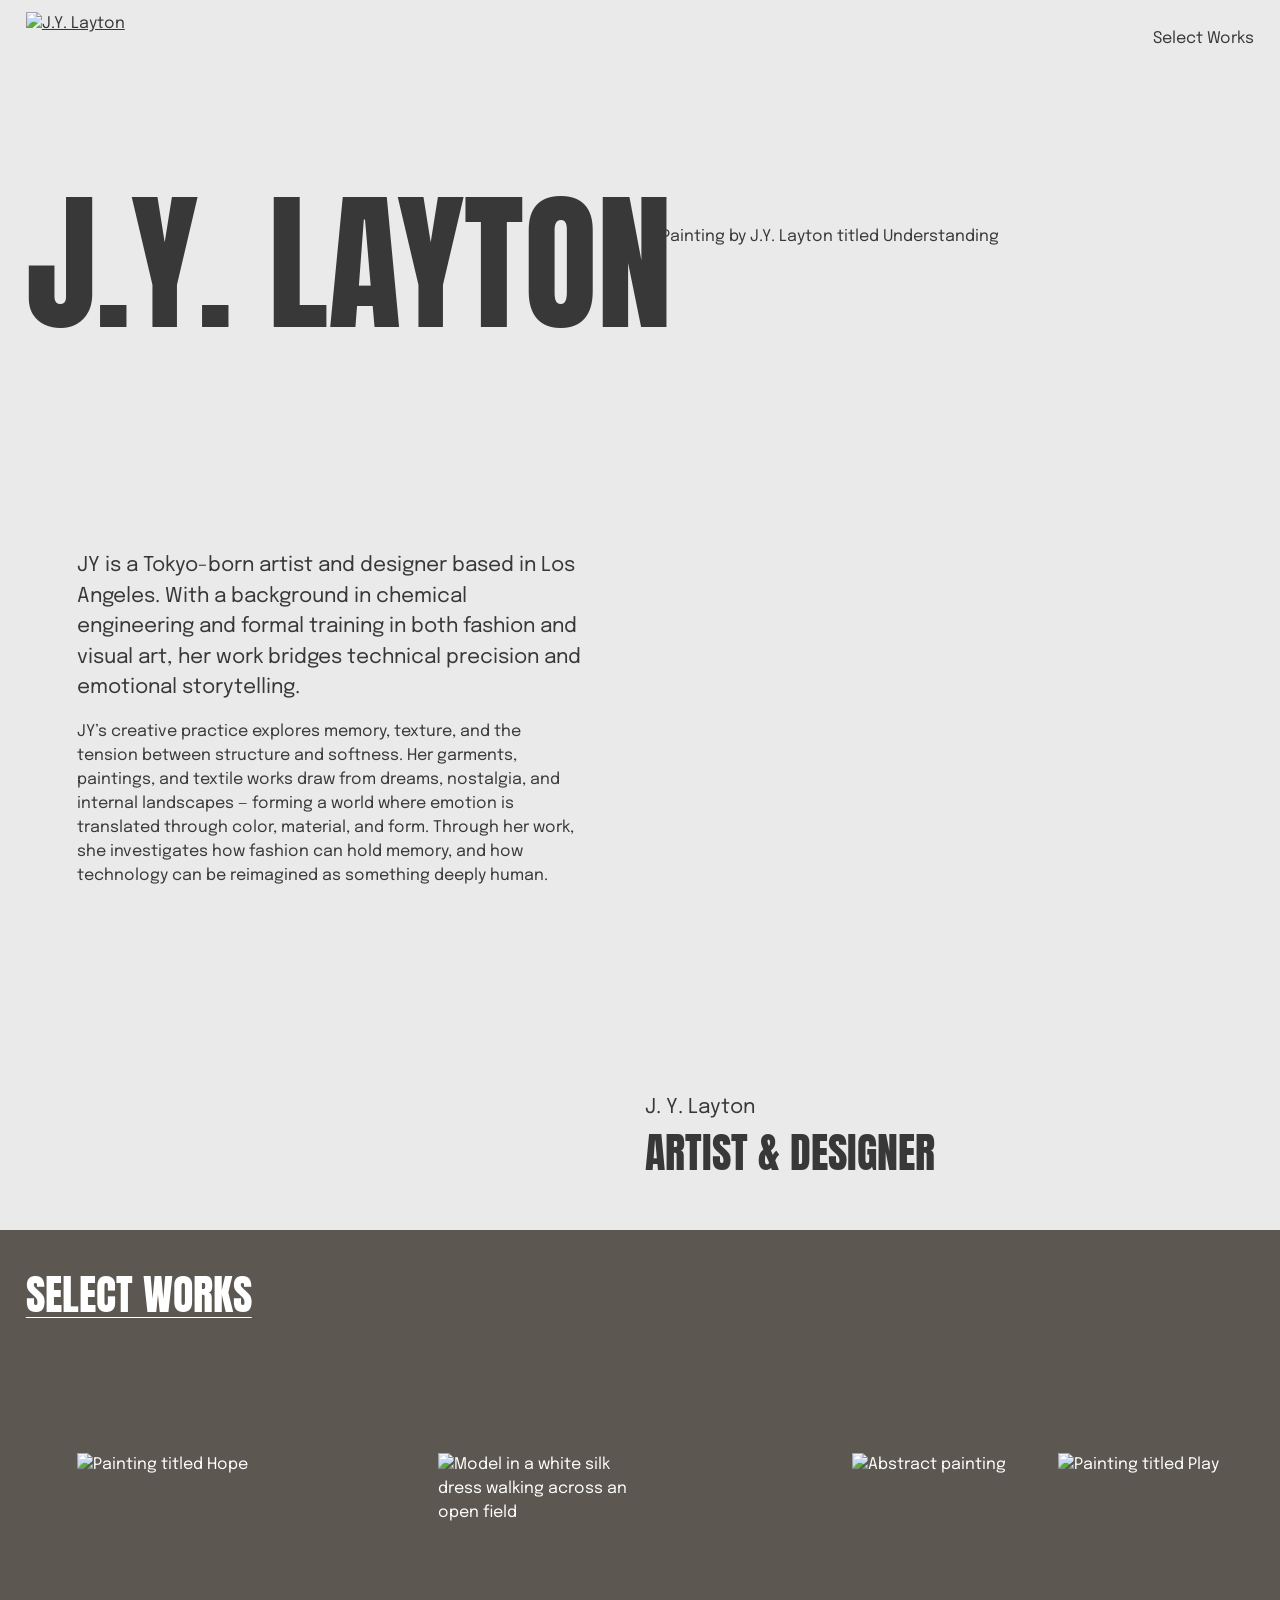
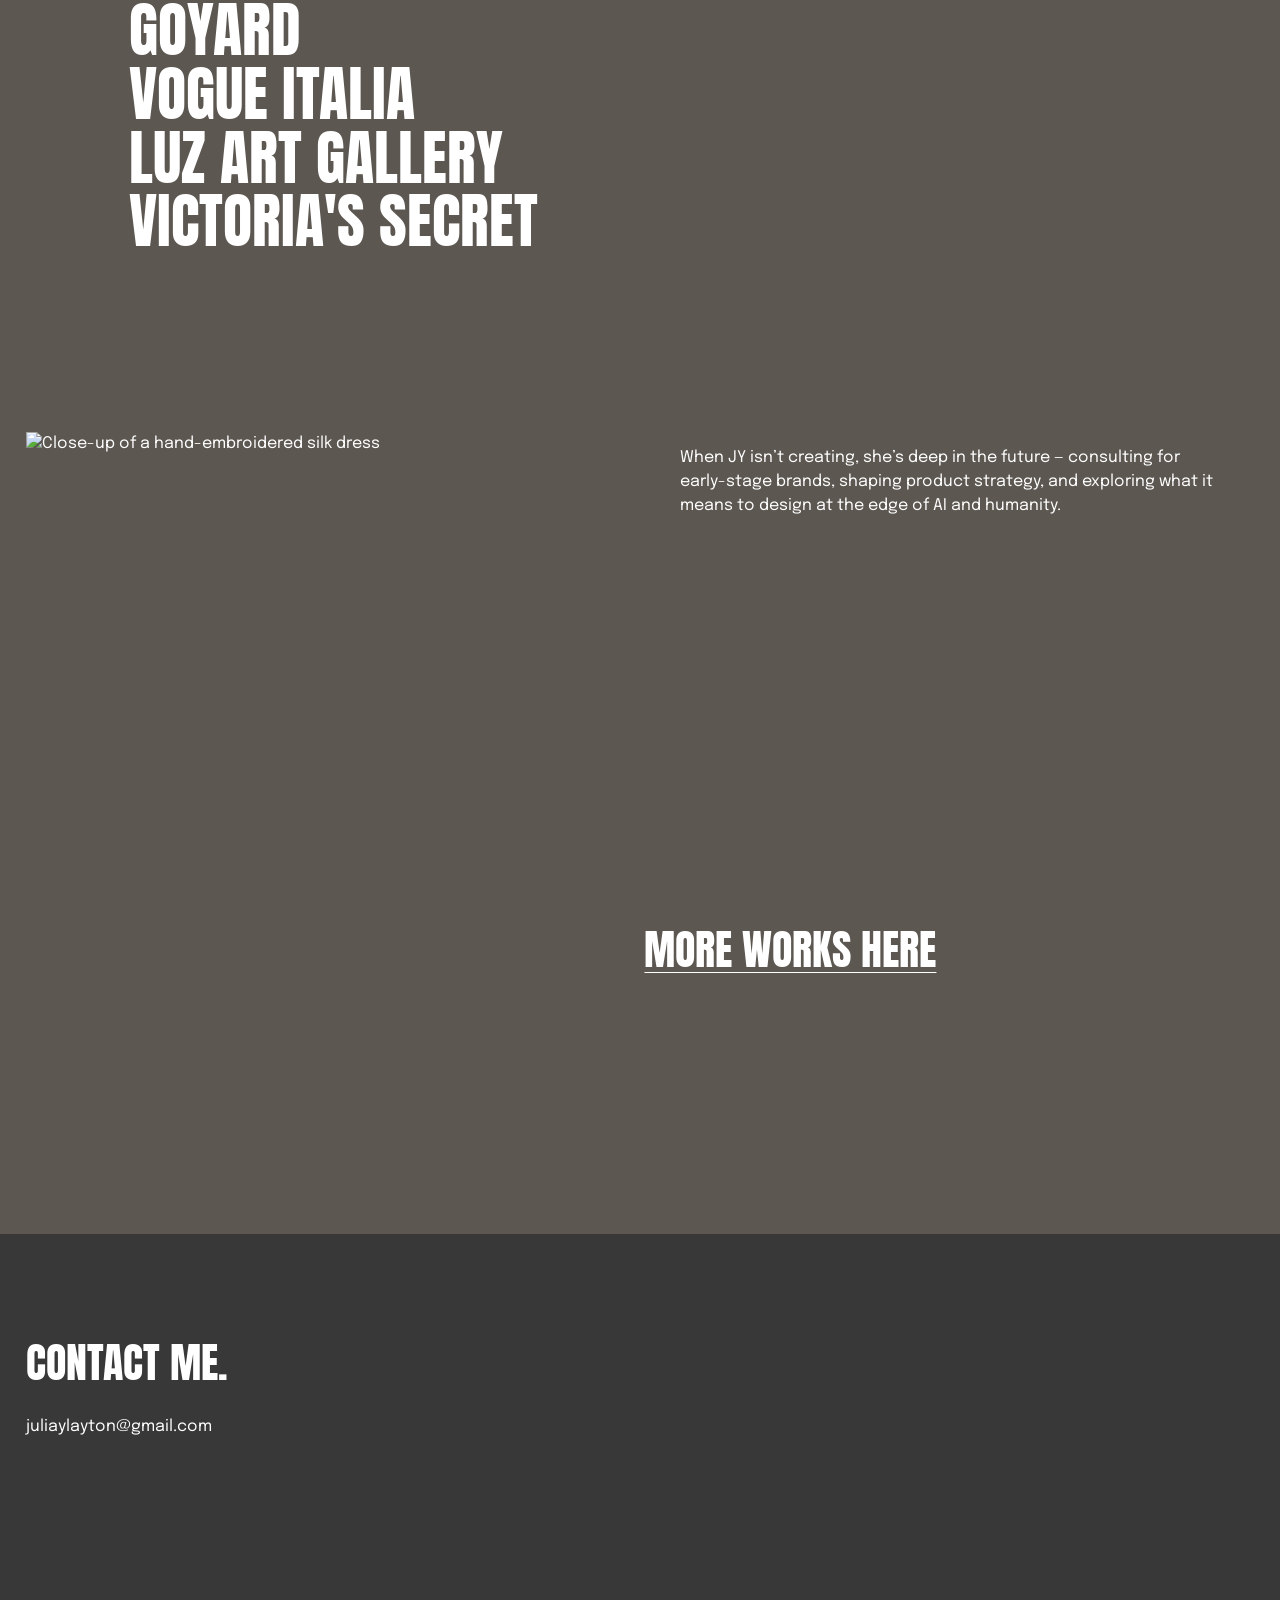
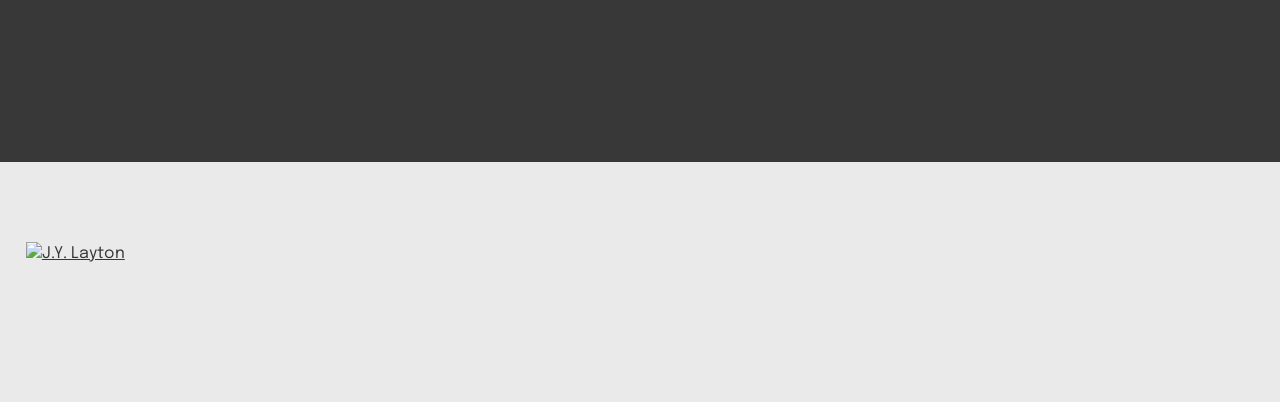
==== index.html @ 6746465b "Match Squarespace design: Anton/Epilogue, original layout and colors Co-Authored-By: Claude Opus 5.5" ====
<!doctype html>
<html lang="en">
<head>
  <meta charset="utf-8">
  <meta name="viewport" content="width=device-width, initial-scale=1">
  <title>J.Y.LAYTON</title>
  <meta name="description" content="J.Y. Layton is a Tokyo-born artist and designer based in Los Angeles, working across fashion, painting and textiles.">
  <meta property="og:title" content="J.Y.LAYTON">
  <meta property="og:description" content="Tokyo-born artist and designer based in Los Angeles.">
  <meta property="og:image" content="/images/about.webp">
  <link rel="icon" href="/favicon.png" type="image/png">
  <link rel="apple-touch-icon" href="/images/apple-touch-icon.png">
  <link rel="preconnect" href="https://fonts.googleapis.com">
  <link rel="preconnect" href="https://fonts.gstatic.com" crossorigin>
  <link href="https://fonts.googleapis.com/css2?family=Anton&family=Epilogue:wght@400&display=swap" rel="stylesheet">
  <link rel="stylesheet" href="/css/style.css">
</head>
<body>
  <a class="skip" href="#main">Skip to content</a>

  <header class="site-header">
    <a class="logo" href="/" aria-label="J.Y. Layton, home"><img src="/images/logo.webp" alt="J.Y. Layton" width="2000" height="545"></a>
    <button class="menu-btn" aria-label="Open menu" aria-controls="nav" aria-expanded="false"><span></span><span></span></button>
    <nav class="nav" id="nav" aria-label="Main">
      <a href="/selectworks">Select Works</a>
    </nav>
  </header>

  <main id="main">
    <section class="hero canvas">
      <h1>J.Y. Layton</h1>
      <img class="hero-img cover" src="/images/about.webp" alt="Painting by J.Y. Layton titled Understanding" width="2361" height="1890">
      <div class="intro">
        <p class="big">JY is a Tokyo-born artist and designer based in Los Angeles. With a background in chemical engineering and formal training in both fashion and visual art, her work bridges technical precision and emotional storytelling.</p>
        <p>JY’s creative practice explores memory, texture, and the tension between structure and softness. Her garments, paintings, and textile works draw from dreams, nostalgia, and internal landscapes — forming a world where emotion is translated through color, material, and form. Through her work, she investigates how fashion can hold memory, and how technology can be reimagined as something deeply human.</p>
      </div>
      <div class="sig">
        <p class="big">J. Y. Layton</p>
        <h2>Artist &amp; designer</h2>
      </div>
    </section>

    <section class="works canvas">
      <h2 class="title"><a class="u-link" href="/selectworks">Select Works</a></h2>
      <img class="thumb t1 cover" src="/images/work-1.webp" alt="Painting titled Hope" loading="lazy" width="2500" height="2000">
      <img class="thumb t2 cover" src="/images/work-2.webp" alt="Model in a white silk dress walking across an open field" loading="lazy" width="2500" height="1656">
      <img class="thumb t3 cover" src="/images/work-4.webp" alt="Abstract painting" loading="lazy" width="2500" height="1662">
      <img class="thumb t4 cover" src="/images/work-3.webp" alt="Painting titled Play" loading="lazy" width="2394" height="1910">
      <h1 class="clients">goyard<br>vogue italia<br>luz art gallery<br>victoria's secret</h1>
      <img class="dress cover" src="/images/silk-dress.webp" alt="Close-up of a hand-embroidered silk dress" loading="lazy" width="2500" height="1656">
      <p class="blurb">When JY isn’t creating, she’s deep in the future — consulting for early-stage brands, shaping product strategy, and exploring what it means to design at the edge of AI and humanity.</p>
      <h2 class="more"><a class="u-link" href="/selectworks">More works Here</a></h2>
    </section>

    <section class="contact canvas" id="contact">
      <h2>Contact Me.</h2>
      <a class="mail" href="mailto:juliaylayton@gmail.com">juliaylayton@gmail.com</a>
    </section>
  </main>

  <footer class="site-footer canvas">
    <a href="/" aria-label="J.Y. Layton, home"><img src="/images/logo.webp" alt="J.Y. Layton" width="2000" height="545"></a>
  </footer>

  <script src="/js/menu.js" defer></script>
</body>
</html>
---- css/style.css ----
/* Matches the Squarespace design (flatworm-indigo-4dc5.squarespace.com).
   Desktop layout is measured on a 1440px canvas; 1 design px = var(--u). */
:root {
  --u: calc(100vw / 1440);
  --light: #ebeaeb;
  --taupe: #5c5751;
  --charcoal: #383838;
  --ink: #383838;
  --white: #ffffff;
  --display: "Anton", Impact, "Arial Narrow", sans-serif;
  --body: "Epilogue", system-ui, -apple-system, sans-serif;
}

* { box-sizing: border-box; }
html, body { margin: 0; }
body {
  background: var(--light);
  color: var(--ink);
  font-family: var(--body);
  font-size: 16px;
  line-height: 1.5;
  -webkit-font-smoothing: antialiased;
}
img { display: block; max-width: 100%; }
a { color: inherit; }
h1, h2, p { margin: 0; font-weight: 400; }
h1, h2 { font-family: var(--display); text-transform: uppercase; }

.skip { position: absolute; left: -9999px; top: 8px; z-index: 100; background: #000; color: #fff; padding: 8px 14px; }
.skip:focus { left: 8px; }

/* ---------- Header ---------- */
.site-header {
  position: absolute; top: 0; left: 0; right: 0; z-index: 20;
  display: flex; align-items: center; justify-content: space-between;
  padding: calc(14 * var(--u)) calc(29 * var(--u));
}
.site-header .logo img { width: calc(220 * var(--u)); height: auto; }
.nav a { font-size: 16px; text-decoration: none; padding-bottom: 2px; }
.nav a:hover, .nav a[aria-current="page"] { text-decoration: underline; text-underline-offset: 4px; }
.menu-btn, .nav .close { display: none; }

/* ---------- Absolutely-placed desktop canvas ---------- */
.canvas { position: relative; }
.canvas > * { position: absolute; }
.big { font-size: max(16px, calc(22.912 * var(--u))); line-height: 1.5; }
.u-link { text-decoration: underline; text-decoration-thickness: 1px; text-underline-offset: 0.12em; }
.u-link:hover { opacity: .75; }
img.cover { object-fit: cover; }

/* Home: hero */
.hero { background: var(--light); height: calc(1384 * var(--u)); }
.hero h1 { left: calc(29 * var(--u)); top: calc(212 * var(--u)); z-index: 2;
  font-size: calc(170.2 * var(--u)); line-height: 1; white-space: nowrap; }
.hero .hero-img { left: calc(726 * var(--u)); top: calc(253 * var(--u)); width: calc(628 * var(--u)); height: calc(966 * var(--u)); z-index: 1; }
.hero .intro { left: calc(87 * var(--u)); top: calc(620 * var(--u)); width: calc(570 * var(--u)); }
.hero .intro p + p { margin-top: 16px; }
.hero .sig { left: calc(726 * var(--u)); top: calc(1230 * var(--u)); width: calc(628 * var(--u)); }
.hero .sig h2 { font-size: max(28px, calc(47.104 * var(--u))); line-height: 1.11; margin-top: calc(7 * var(--u)); }

/* Home: select works */
.works { background: var(--taupe); color: var(--white); height: calc(1804 * var(--u)); }
.works h2 { font-size: max(28px, calc(47.104 * var(--u))); line-height: 1.11; }
.works .title { left: calc(29 * var(--u)); top: calc(47 * var(--u)); }
.works .thumb { top: calc(251 * var(--u)); width: calc(221 * var(--u)); height: calc(152 * var(--u)); }
.works .t1 { left: calc(87 * var(--u)); }
.works .t2 { left: calc(493 * var(--u)); }
.works .t3 { left: calc(958 * var(--u)); }
.works .t4 { left: calc(1190 * var(--u)); }
.works .clients { left: calc(145 * var(--u)); top: calc(414 * var(--u)); z-index: 2;
  font-size: calc(67.84 * var(--u)); line-height: 1.056; }
.works .dress { left: calc(29 * var(--u)); top: calc(902 * var(--u)); width: calc(570 * var(--u)); height: calc(854 * var(--u)); }
.works .blurb { left: calc(765 * var(--u)); top: calc(918 * var(--u)); width: calc(606 * var(--u)); }
.works .more { left: calc(725 * var(--u)); top: calc(1459 * var(--u)); }

/* Home: contact */
.contact { background: var(--charcoal); color: var(--white); height: calc(594 * var(--u)); }
.contact h2 { left: calc(29 * var(--u)); top: calc(120 * var(--u)); font-size: max(28px, calc(47.104 * var(--u))); line-height: 1.11; }
.contact .mail { left: calc(29 * var(--u)); top: calc(204 * var(--u)); text-decoration: none; }
.contact .mail:hover { text-decoration: underline; }

/* Footer */
.site-footer { background: var(--light); height: calc(270 * var(--u)); }
.site-footer > a { left: calc(29 * var(--u)); top: calc(90 * var(--u)); }
.site-footer img { width: calc(337 * var(--u)); height: auto; }

/* Select Works page */
.page-white { background: var(--white); }
.sw { background: var(--white); height: calc(2738 * var(--u)); }
.sw h1 { left: calc(29 * var(--u)); top: calc(136 * var(--u)); color: #000;
  font-size: max(28px, calc(47.104 * var(--u))); line-height: 1.11; }
.sw .label { left: calc(29 * var(--u)); }
.sw .l1 { top: calc(340 * var(--u)); }
.sw .l2 { top: calc(1236 * var(--u)); }
.sw .l3 { top: calc(1887 * var(--u)); }
.sw .i1 { left: calc(784 * var(--u)); top: calc(218 * var(--u)); width: calc(628 * var(--u)); height: calc(681 * var(--u)); }
.sw .i2 { left: calc(725 * var(--u)); top: calc(1032 * var(--u)); width: calc(686 * var(--u)); height: calc(803 * var(--u)); }
.sw .i3 { left: calc(784 * var(--u)); top: calc(1887 * var(--u)); width: calc(628 * var(--u)); height: calc(803 * var(--u)); }

/* ---------- Mobile: stacked layout like Squarespace's phone view ---------- */
@media (max-width: 767px) {
  .canvas { height: auto !important; padding: 0 24px; }
  .canvas > * { position: static; width: auto !important; height: auto !important; }

  .site-header { position: absolute; padding: 12px 24px; }
  .site-header .logo img { width: 96px; }
  .nav { display: none; }
  .menu-btn { display: block; background: none; border: 0; padding: 8px 0; cursor: pointer; }
  .menu-btn span { display: block; width: 36px; height: 1px; background: var(--ink); margin: 7px 0; }
  .nav.open {
    display: flex; position: fixed; inset: 0; z-index: 30; background: var(--light);
    align-items: center; justify-content: center; font-size: 28px;
  }
  .nav.open a { font-size: 28px; }
  .nav.open .close { display: block; position: absolute; top: 14px; right: 24px; background: none; border: 0; font-size: 32px; cursor: pointer; color: var(--ink); }

  .hero { padding-top: 76px; padding-bottom: 40px; }
  .hero h1 { font-size: 15.2vw; white-space: normal; margin-bottom: 24px; }
  .hero .hero-img { aspect-ratio: 628 / 740; width: 100% !important; }
  .hero .intro { margin-top: 24px; }
  .hero .intro .big { font-size: 18px; }
  .hero .intro p:last-child { font-size: 14px; }
  .hero .sig { margin-top: 48px; }
  .hero .sig .big { font-size: 18px; }
  .hero .sig h2 { font-size: 33px; }

  .works { padding-top: 40px; padding-bottom: 64px; display: grid; grid-template-columns: 1fr 1fr; gap: 10px; }
  .works > * { grid-column: 1 / -1; }
  .works .thumb { grid-column: auto; aspect-ratio: 221 / 152; width: 100% !important; margin-top: 0; }
  .works .title { margin-bottom: 18px; }
  .works h2 { font-size: 33px; }
  .works .clients { font-size: 43px; line-height: 1.08; margin: 56px 0; }
  .works .dress { aspect-ratio: 570 / 790; width: 100% !important; }
  .works .blurb { margin: 56px 24px 0; font-size: 14px; }
  .works .more { margin-top: 160px; }

  .contact { padding-top: 56px; padding-bottom: 500px; }
  .contact h2 { font-size: 33px; margin-bottom: 24px; }
  .contact .mail { font-size: 14px; }

  .site-footer { padding: 120px 24px 140px; }
  .site-footer img { width: 82vw !important; }

  .sw { padding-top: 90px; padding-bottom: 64px; }
  .sw h1 { margin-bottom: 32px; font-size: 33px; }
  .sw .label { margin: 32px 0 14px; }
  .sw img { width: 100% !important; aspect-ratio: 4 / 5; }
  .sw .i1 { order: 2; } .sw .l1 { order: 1; }
  .sw .l2 { order: 3; } .sw .i2 { order: 4; }
  .sw .l3 { order: 5; } .sw .i3 { order: 6; }
  .sw { display: flex; flex-direction: column; }
}
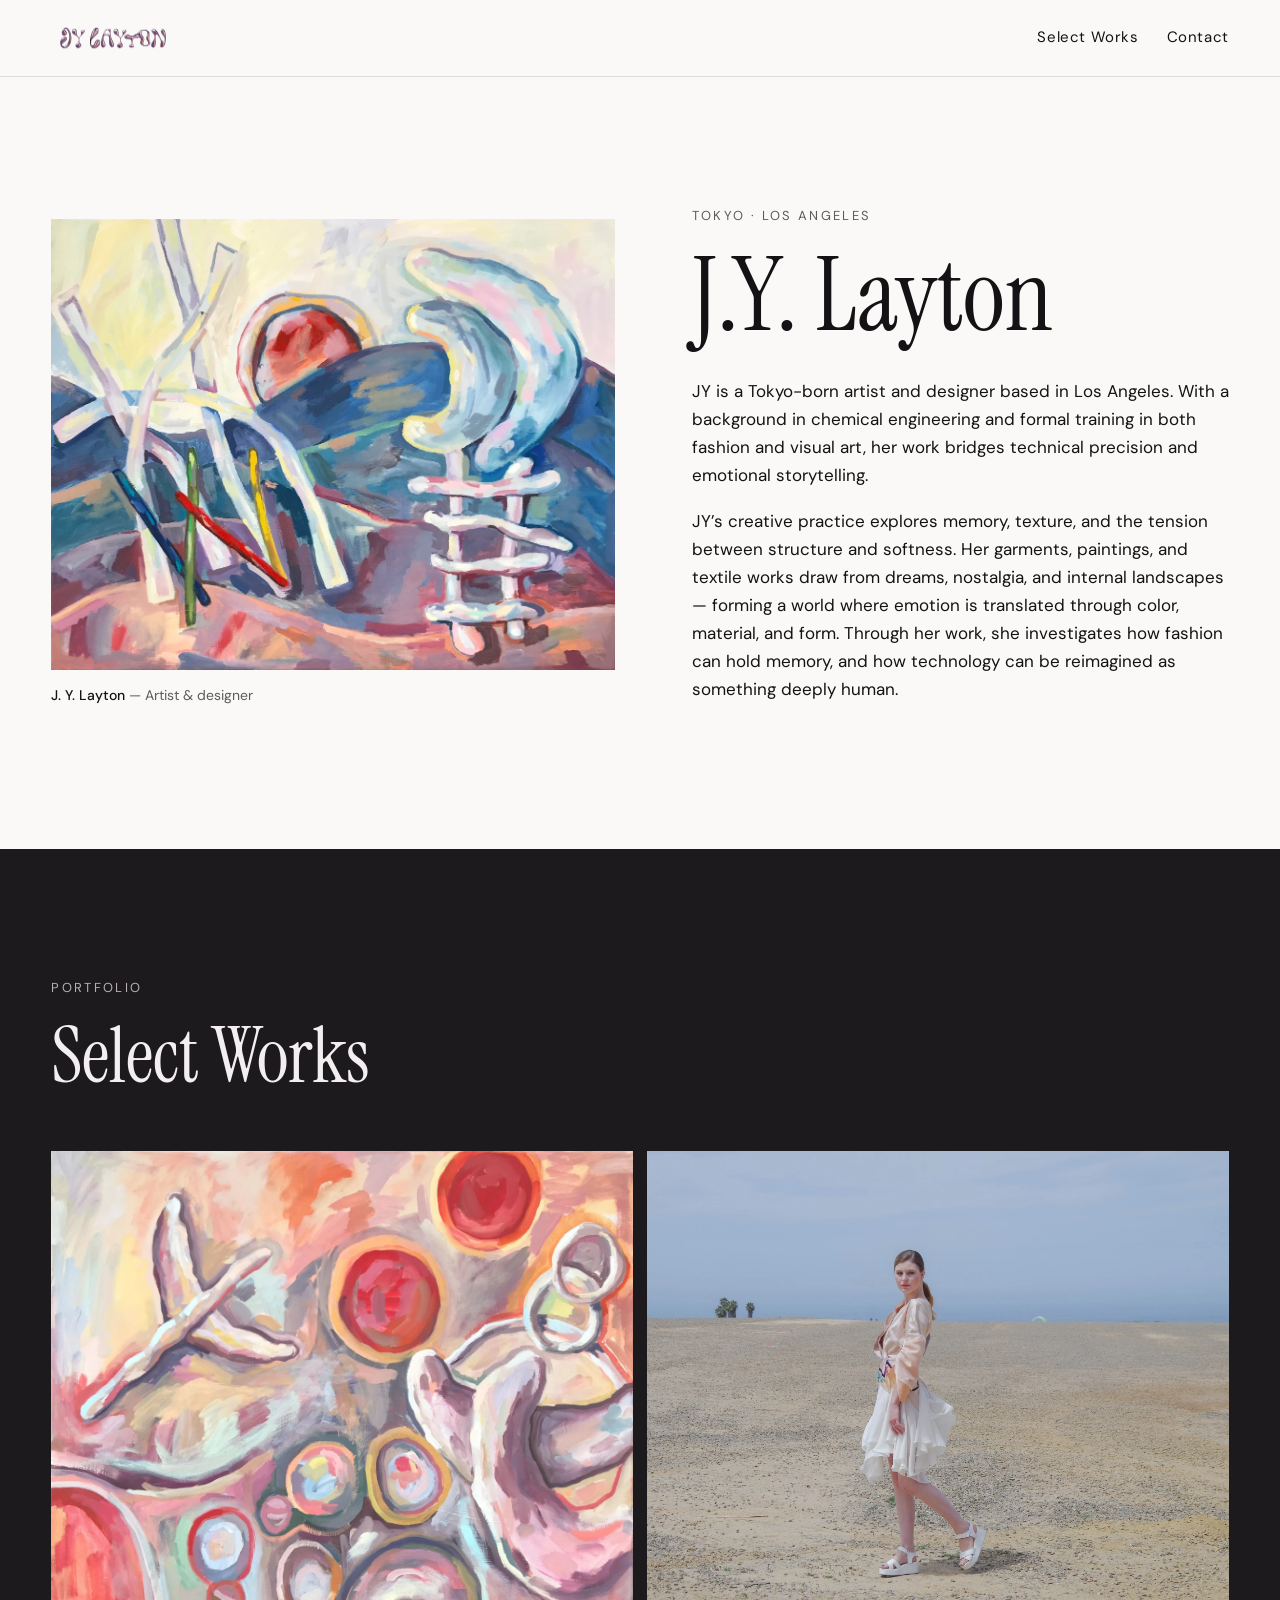
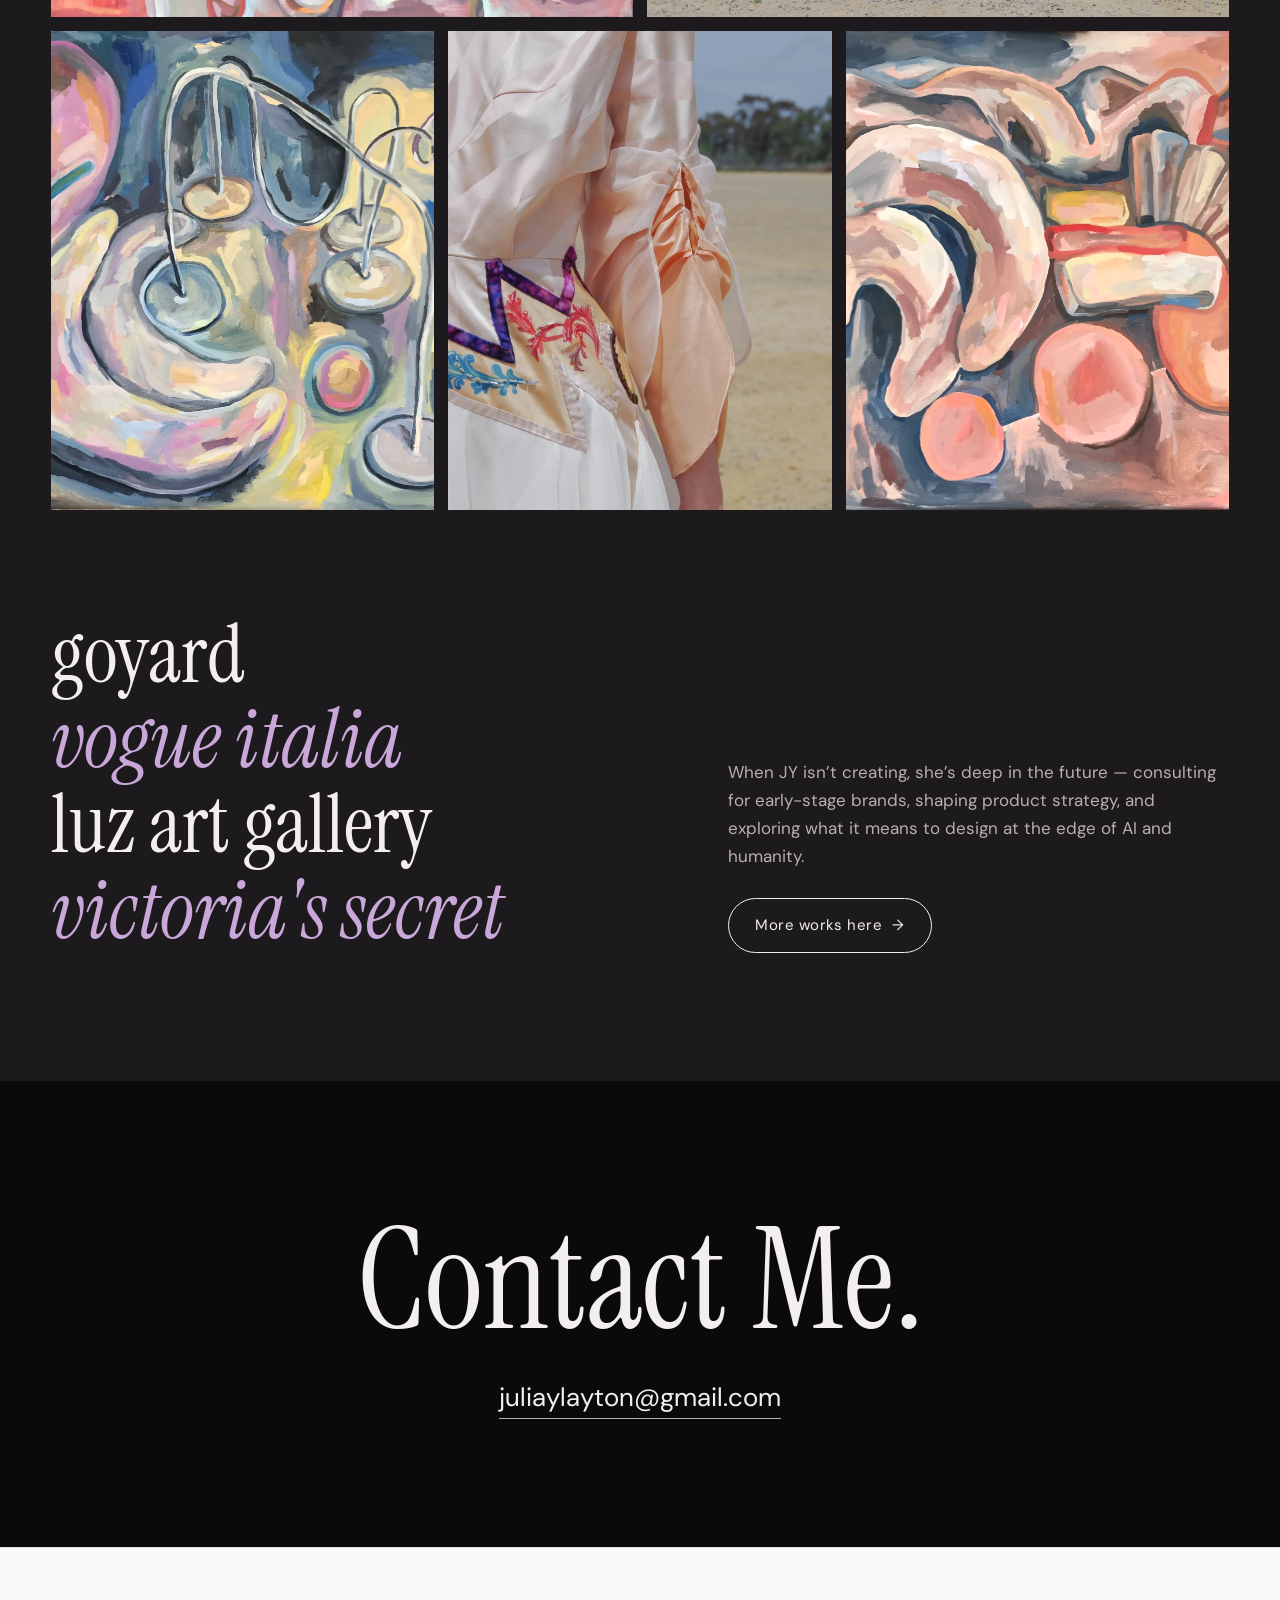
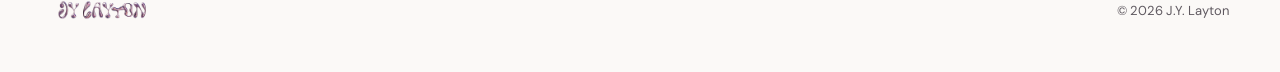
==== commit a2d14137: "Static rebuild of jylayton.com Co-Authored-By: Claude Opus 5.5 <noreply@anthropic.com> Claude-Sessio" ====
--- a/index.html
+++ b/index.html
@@ -7,61 +7,89 @@
   <meta name="description" content="J.Y. Layton is a Tokyo-born artist and designer based in Los Angeles, working across fashion, painting and textiles.">
   <meta property="og:title" content="J.Y.LAYTON">
   <meta property="og:description" content="Tokyo-born artist and designer based in Los Angeles.">
-  <meta property="og:image" content="/images/about.webp">
+  <meta property="og:image" content="/images/work-1.webp">
   <link rel="icon" href="/favicon.png" type="image/png">
   <link rel="apple-touch-icon" href="/images/apple-touch-icon.png">
   <link rel="preconnect" href="https://fonts.googleapis.com">
   <link rel="preconnect" href="https://fonts.gstatic.com" crossorigin>
-  <link href="https://fonts.googleapis.com/css2?family=Anton&family=Epilogue:wght@400&display=swap" rel="stylesheet">
+  <link href="https://fonts.googleapis.com/css2?family=DM+Sans:opsz,wght@9..40,400;9..40,500&family=Instrument+Serif:ital@0;1&display=swap" rel="stylesheet">
   <link rel="stylesheet" href="/css/style.css">
 </head>
 <body>
   <a class="skip" href="#main">Skip to content</a>
 
   <header class="site-header">
-    <a class="logo" href="/" aria-label="J.Y. Layton, home"><img src="/images/logo.webp" alt="J.Y. Layton" width="2000" height="545"></a>
-    <button class="menu-btn" aria-label="Open menu" aria-controls="nav" aria-expanded="false"><span></span><span></span></button>
-    <nav class="nav" id="nav" aria-label="Main">
-      <a href="/selectworks">Select Works</a>
-    </nav>
+    <div class="wrap">
+      <a class="logo" href="/" aria-label="J.Y. Layton, home"><img src="/images/logo.webp" alt="J.Y. Layton" width="2000" height="545"></a>
+      <nav class="nav" aria-label="Main">
+        <a href="/selectworks">Select Works</a>
+        <a href="#contact">Contact</a>
+      </nav>
+    </div>
   </header>
 
   <main id="main">
-    <section class="hero canvas">
-      <h1>J.Y. Layton</h1>
-      <img class="hero-img cover" src="/images/about.webp" alt="Painting by J.Y. Layton titled Understanding" width="2361" height="1890">
-      <div class="intro">
-        <p class="big">JY is a Tokyo-born artist and designer based in Los Angeles. With a background in chemical engineering and formal training in both fashion and visual art, her work bridges technical precision and emotional storytelling.</p>
-        <p>JY’s creative practice explores memory, texture, and the tension between structure and softness. Her garments, paintings, and textile works draw from dreams, nostalgia, and internal landscapes — forming a world where emotion is translated through color, material, and form. Through her work, she investigates how fashion can hold memory, and how technology can be reimagined as something deeply human.</p>
-      </div>
-      <div class="sig">
-        <p class="big">J. Y. Layton</p>
-        <h2>Artist &amp; designer</h2>
+    <section class="about">
+      <div class="wrap about-grid">
+        <figure class="about-figure" style="margin:0">
+          <img src="/images/about.webp" alt="Painting by J.Y. Layton titled Understanding" width="2361" height="1890">
+          <figcaption><strong>J. Y. Layton</strong> — Artist &amp; designer</figcaption>
+        </figure>
+        <div>
+          <p class="eyebrow">Tokyo · Los Angeles</p>
+          <h1>J.Y. Layton</h1>
+          <p>JY is a Tokyo-born artist and designer based in Los Angeles. With a background in chemical engineering and formal training in both fashion and visual art, her work bridges technical precision and emotional storytelling.</p>
+          <p>JY’s creative practice explores memory, texture, and the tension between structure and softness. Her garments, paintings, and textile works draw from dreams, nostalgia, and internal landscapes — forming a world where emotion is translated through color, material, and form. Through her work, she investigates how fashion can hold memory, and how technology can be reimagined as something deeply human.</p>
+        </div>
       </div>
     </section>
 
-    <section class="works canvas">
-      <h2 class="title"><a class="u-link" href="/selectworks">Select Works</a></h2>
-      <img class="thumb t1 cover" src="/images/work-1.webp" alt="Painting titled Hope" loading="lazy" width="2500" height="2000">
-      <img class="thumb t2 cover" src="/images/work-2.webp" alt="Model in a white silk dress walking across an open field" loading="lazy" width="2500" height="1656">
-      <img class="thumb t3 cover" src="/images/work-4.webp" alt="Abstract painting" loading="lazy" width="2500" height="1662">
-      <img class="thumb t4 cover" src="/images/work-3.webp" alt="Painting titled Play" loading="lazy" width="2394" height="1910">
-      <h1 class="clients">goyard<br>vogue italia<br>luz art gallery<br>victoria's secret</h1>
-      <img class="dress cover" src="/images/silk-dress.webp" alt="Close-up of a hand-embroidered silk dress" loading="lazy" width="2500" height="1656">
-      <p class="blurb">When JY isn’t creating, she’s deep in the future — consulting for early-stage brands, shaping product strategy, and exploring what it means to design at the edge of AI and humanity.</p>
-      <h2 class="more"><a class="u-link" href="/selectworks">More works Here</a></h2>
+    <section class="works">
+      <div class="wrap">
+        <div class="works-head">
+          <div>
+            <p class="eyebrow">Portfolio</p>
+            <h2><a href="/selectworks">Select Works</a></h2>
+          </div>
+        </div>
+
+        <div class="mosaic">
+          <figure class="m1"><img src="/images/work-1.webp" alt="Painting titled Hope" loading="lazy" width="2500" height="2000"></figure>
+          <figure class="m2"><img src="/images/work-2.webp" alt="Model in a white silk dress walking across an open field" loading="lazy" width="2500" height="1656"></figure>
+          <figure class="m3"><img src="/images/work-3.webp" alt="Painting titled Play" loading="lazy" width="2394" height="1910"></figure>
+          <figure class="m4"><img src="/images/silk-dress.webp" alt="Close-up of a hand-embroidered silk dress" loading="lazy" width="2500" height="1656"></figure>
+          <figure class="m5"><img src="/images/work-4.webp" alt="Abstract painting" loading="lazy" width="2500" height="1662"></figure>
+        </div>
+
+        <div class="works-foot">
+          <ul class="clients" aria-label="Selected collaborations">
+            <li>goyard</li>
+            <li>vogue italia</li>
+            <li>luz art gallery</li>
+            <li>victoria's secret</li>
+          </ul>
+          <div>
+            <p>When JY isn’t creating, she’s deep in the future — consulting for early-stage brands, shaping product strategy, and exploring what it means to design at the edge of AI and humanity.</p>
+            <a class="btn" href="/selectworks">More works here <span aria-hidden="true">→</span></a>
+          </div>
+        </div>
+      </div>
     </section>
 
-    <section class="contact canvas" id="contact">
-      <h2>Contact Me.</h2>
-      <a class="mail" href="mailto:juliaylayton@gmail.com">juliaylayton@gmail.com</a>
+    <section class="contact" id="contact">
+      <div class="wrap">
+        <h2>Contact Me.</h2>
+        <a class="mail" href="mailto:juliaylayton@gmail.com">juliaylayton@gmail.com</a>
+      </div>
     </section>
   </main>
 
-  <footer class="site-footer canvas">
-    <a href="/" aria-label="J.Y. Layton, home"><img src="/images/logo.webp" alt="J.Y. Layton" width="2000" height="545"></a>
+  <footer class="site-footer">
+    <div class="wrap">
+      <a href="/" aria-label="J.Y. Layton, home"><img src="/images/logo.webp" alt="J.Y. Layton" width="2000" height="545"></a>
+      <small>© <span id="y">2026</span> J.Y. Layton</small>
+    </div>
   </footer>
-
-  <script src="/js/menu.js" defer></script>
+  <script>document.getElementById('y').textContent = new Date().getFullYear();</script>
 </body>
 </html>
--- a/css/style.css
+++ b/css/style.css
@@ -1,152 +1,171 @@
-/* Matches the Squarespace design (flatworm-indigo-4dc5.squarespace.com).
-   Desktop layout is measured on a 1440px canvas; 1 design px = var(--u). */
 :root {
-  --u: calc(100vw / 1440);
-  --light: #ebeaeb;
-  --taupe: #5c5751;
-  --charcoal: #383838;
-  --ink: #383838;
-  --white: #ffffff;
-  --display: "Anton", Impact, "Arial Narrow", sans-serif;
-  --body: "Epilogue", system-ui, -apple-system, sans-serif;
+  --paper: #fbf9f7;
+  --ink: #141214;
+  --muted: #5f5960;
+  --dark: #1c1a1d;
+  --black: #0b0a0b;
+  --on-dark: #f3eef0;
+  --on-dark-muted: #b8afb4;
+  --accent: #c9a7d8;
+  --line: rgba(20, 18, 20, 0.12);
+  --serif: "Instrument Serif", "Times New Roman", serif;
+  --sans: "DM Sans", system-ui, -apple-system, sans-serif;
+  --gutter: clamp(16px, 4vw, 56px);
+  --max: 1320px;
 }
 
 * { box-sizing: border-box; }
-html, body { margin: 0; }
+html { scroll-behavior: smooth; }
 body {
-  background: var(--light);
+  margin: 0;
+  background: var(--paper);
   color: var(--ink);
-  font-family: var(--body);
-  font-size: 16px;
-  line-height: 1.5;
+  font-family: var(--sans);
+  font-size: 17px;
+  line-height: 1.65;
   -webkit-font-smoothing: antialiased;
 }
-img { display: block; max-width: 100%; }
+img { display: block; max-width: 100%; height: auto; }
 a { color: inherit; }
-h1, h2, p { margin: 0; font-weight: 400; }
-h1, h2 { font-family: var(--display); text-transform: uppercase; }
 
-.skip { position: absolute; left: -9999px; top: 8px; z-index: 100; background: #000; color: #fff; padding: 8px 14px; }
-.skip:focus { left: 8px; }
+.skip {
+  position: absolute; left: -9999px; top: 0;
+  background: var(--ink); color: var(--paper); padding: 8px 14px; z-index: 100;
+}
+.skip:focus { left: 8px; top: 8px; }
 
-/* ---------- Header ---------- */
+.wrap { max-width: var(--max); margin: 0 auto; padding: 0 var(--gutter); }
+
+/* Header */
 .site-header {
-  position: absolute; top: 0; left: 0; right: 0; z-index: 20;
+  position: sticky; top: 0; z-index: 50;
+  background: rgba(251, 249, 247, 0.88);
+  backdrop-filter: blur(10px);
+  -webkit-backdrop-filter: blur(10px);
+  border-bottom: 1px solid var(--line);
+}
+.site-header .wrap {
   display: flex; align-items: center; justify-content: space-between;
-  padding: calc(14 * var(--u)) calc(29 * var(--u));
+  height: 76px;
 }
-.site-header .logo img { width: calc(220 * var(--u)); height: auto; }
-.nav a { font-size: 16px; text-decoration: none; padding-bottom: 2px; }
-.nav a:hover, .nav a[aria-current="page"] { text-decoration: underline; text-underline-offset: 4px; }
-.menu-btn, .nav .close { display: none; }
+.logo img { height: 34px; width: auto; }
+.nav { display: flex; gap: 28px; }
+.nav a {
+  text-decoration: none; font-size: 15px; letter-spacing: 0.04em;
+  padding: 6px 0; border-bottom: 1px solid transparent;
+  transition: border-color .2s;
+}
+.nav a:hover, .nav a[aria-current="page"] { border-color: currentColor; }
 
-/* ---------- Absolutely-placed desktop canvas ---------- */
-.canvas { position: relative; }
-.canvas > * { position: absolute; }
-.big { font-size: max(16px, calc(22.912 * var(--u))); line-height: 1.5; }
-.u-link { text-decoration: underline; text-decoration-thickness: 1px; text-underline-offset: 0.12em; }
-.u-link:hover { opacity: .75; }
-img.cover { object-fit: cover; }
+/* Shared */
+section { padding: clamp(64px, 10vw, 140px) 0; }
+.eyebrow {
+  font-size: 13px; letter-spacing: 0.18em; text-transform: uppercase;
+  color: var(--muted); margin: 0 0 18px;
+}
+h1, h2, h3 { font-family: var(--serif); font-weight: 400; line-height: 1.02; margin: 0; }
 
-/* Home: hero */
-.hero { background: var(--light); height: calc(1384 * var(--u)); }
-.hero h1 { left: calc(29 * var(--u)); top: calc(212 * var(--u)); z-index: 2;
-  font-size: calc(170.2 * var(--u)); line-height: 1; white-space: nowrap; }
-.hero .hero-img { left: calc(726 * var(--u)); top: calc(253 * var(--u)); width: calc(628 * var(--u)); height: calc(966 * var(--u)); z-index: 1; }
-.hero .intro { left: calc(87 * var(--u)); top: calc(620 * var(--u)); width: calc(570 * var(--u)); }
-.hero .intro p + p { margin-top: 16px; }
-.hero .sig { left: calc(726 * var(--u)); top: calc(1230 * var(--u)); width: calc(628 * var(--u)); }
-.hero .sig h2 { font-size: max(28px, calc(47.104 * var(--u))); line-height: 1.11; margin-top: calc(7 * var(--u)); }
+.btn {
+  display: inline-flex; align-items: center; gap: 10px;
+  padding: 14px 26px; border: 1px solid currentColor; border-radius: 999px;
+  text-decoration: none; font-size: 15px; letter-spacing: 0.03em;
+  transition: background .2s, color .2s;
+}
+.btn:hover { background: var(--on-dark); color: var(--dark); }
 
-/* Home: select works */
-.works { background: var(--taupe); color: var(--white); height: calc(1804 * var(--u)); }
-.works h2 { font-size: max(28px, calc(47.104 * var(--u))); line-height: 1.11; }
-.works .title { left: calc(29 * var(--u)); top: calc(47 * var(--u)); }
-.works .thumb { top: calc(251 * var(--u)); width: calc(221 * var(--u)); height: calc(152 * var(--u)); }
-.works .t1 { left: calc(87 * var(--u)); }
-.works .t2 { left: calc(493 * var(--u)); }
-.works .t3 { left: calc(958 * var(--u)); }
-.works .t4 { left: calc(1190 * var(--u)); }
-.works .clients { left: calc(145 * var(--u)); top: calc(414 * var(--u)); z-index: 2;
-  font-size: calc(67.84 * var(--u)); line-height: 1.056; }
-.works .dress { left: calc(29 * var(--u)); top: calc(902 * var(--u)); width: calc(570 * var(--u)); height: calc(854 * var(--u)); }
-.works .blurb { left: calc(765 * var(--u)); top: calc(918 * var(--u)); width: calc(606 * var(--u)); }
-.works .more { left: calc(725 * var(--u)); top: calc(1459 * var(--u)); }
+/* About */
+.about-grid {
+  display: grid; grid-template-columns: 1.05fr 1fr;
+  gap: clamp(32px, 6vw, 96px); align-items: center;
+}
+.about-figure img { width: 100%; }
+.about-figure figcaption { margin-top: 14px; font-size: 14px; color: var(--muted); }
+.about-figure figcaption strong { color: var(--ink); font-weight: 500; }
+.about h1 { font-size: clamp(52px, 8vw, 112px); margin-bottom: 28px; }
+.about p { margin: 0 0 18px; max-width: 34em; }
 
-/* Home: contact */
-.contact { background: var(--charcoal); color: var(--white); height: calc(594 * var(--u)); }
-.contact h2 { left: calc(29 * var(--u)); top: calc(120 * var(--u)); font-size: max(28px, calc(47.104 * var(--u))); line-height: 1.11; }
-.contact .mail { left: calc(29 * var(--u)); top: calc(204 * var(--u)); text-decoration: none; }
-.contact .mail:hover { text-decoration: underline; }
+/* Works (dark) */
+.works { background: var(--dark); color: var(--on-dark); }
+.works .eyebrow { color: var(--on-dark-muted); }
+.works-head {
+  display: flex; justify-content: space-between; align-items: end;
+  gap: 24px; margin-bottom: clamp(32px, 5vw, 56px);
+}
+.works-head h2 { font-size: clamp(44px, 6vw, 84px); }
+.works-head h2 a { text-decoration: none; }
+.works-head h2 a:hover { font-style: italic; }
+
+.mosaic {
+  display: grid; gap: 14px;
+  grid-template-columns: repeat(6, 1fr);
+}
+.mosaic figure { margin: 0; overflow: hidden; background: #2a272b; }
+.mosaic img { width: 100%; height: 100%; object-fit: cover; transition: transform .8s ease; }
+.mosaic figure:hover img { transform: scale(1.03); }
+.mosaic .m1 { grid-column: span 3; aspect-ratio: 5 / 4; }
+.mosaic .m2 { grid-column: span 3; aspect-ratio: 5 / 4; }
+.mosaic .m3 { grid-column: span 2; aspect-ratio: 4 / 5; }
+.mosaic .m4 { grid-column: span 2; aspect-ratio: 4 / 5; }
+.mosaic .m5 { grid-column: span 2; aspect-ratio: 4 / 5; }
+
+.works-foot {
+  display: grid; grid-template-columns: 1.2fr 1fr;
+  gap: clamp(32px, 6vw, 96px); margin-top: clamp(56px, 8vw, 112px); align-items: end;
+}
+.clients { list-style: none; margin: 0; padding: 0; }
+.clients li {
+  font-family: var(--serif); font-size: clamp(40px, 6.4vw, 92px);
+  line-height: 1.04; text-transform: lowercase;
+}
+.clients li:nth-child(even) { font-style: italic; color: var(--accent); }
+.works-foot p { color: var(--on-dark-muted); margin: 0 0 28px; max-width: 30em; }
+
+/* Contact (black) */
+.contact { background: var(--black); color: var(--on-dark); text-align: center; }
+.contact h2 { font-size: clamp(56px, 11vw, 160px); margin-bottom: 24px; }
+.contact a.mail {
+  font-size: clamp(18px, 2.4vw, 26px); text-decoration: none;
+  border-bottom: 1px solid var(--on-dark-muted); padding-bottom: 4px;
+  word-break: break-all;
+}
+.contact a.mail:hover { color: var(--accent); border-color: var(--accent); }
 
 /* Footer */
-.site-footer { background: var(--light); height: calc(270 * var(--u)); }
-.site-footer > a { left: calc(29 * var(--u)); top: calc(90 * var(--u)); }
-.site-footer img { width: calc(337 * var(--u)); height: auto; }
+.site-footer { padding: 48px 0; border-top: 1px solid var(--line); }
+.site-footer .wrap {
+  display: flex; justify-content: space-between; align-items: center; gap: 20px; flex-wrap: wrap;
+}
+.site-footer img { height: 28px; width: auto; }
+.site-footer small { color: var(--muted); font-size: 13px; }
 
 /* Select Works page */
-.page-white { background: var(--white); }
-.sw { background: var(--white); height: calc(2738 * var(--u)); }
-.sw h1 { left: calc(29 * var(--u)); top: calc(136 * var(--u)); color: #000;
-  font-size: max(28px, calc(47.104 * var(--u))); line-height: 1.11; }
-.sw .label { left: calc(29 * var(--u)); }
-.sw .l1 { top: calc(340 * var(--u)); }
-.sw .l2 { top: calc(1236 * var(--u)); }
-.sw .l3 { top: calc(1887 * var(--u)); }
-.sw .i1 { left: calc(784 * var(--u)); top: calc(218 * var(--u)); width: calc(628 * var(--u)); height: calc(681 * var(--u)); }
-.sw .i2 { left: calc(725 * var(--u)); top: calc(1032 * var(--u)); width: calc(686 * var(--u)); height: calc(803 * var(--u)); }
-.sw .i3 { left: calc(784 * var(--u)); top: calc(1887 * var(--u)); width: calc(628 * var(--u)); height: calc(803 * var(--u)); }
+.page-title { padding-bottom: 0; }
+.page-title h1 { font-size: clamp(56px, 10vw, 150px); }
+.work-list { display: grid; gap: clamp(72px, 10vw, 140px); }
+.work {
+  display: grid; grid-template-columns: 1.3fr 1fr;
+  gap: clamp(28px, 5vw, 80px); align-items: center;
+}
+.work:nth-child(even) { grid-template-columns: 1fr 1.3fr; }
+.work:nth-child(even) .work-media { order: 2; }
+.work-media img { width: 100%; max-height: 82vh; object-fit: cover; }
+.work-num { font-size: 13px; letter-spacing: .18em; color: var(--muted); margin-bottom: 12px; }
+.work h2 { font-size: clamp(40px, 5.5vw, 76px); }
 
-/* ---------- Mobile: stacked layout like Squarespace's phone view ---------- */
-@media (max-width: 767px) {
-  .canvas { height: auto !important; padding: 0 24px; }
-  .canvas > * { position: static; width: auto !important; height: auto !important; }
+@media (max-width: 820px) {
+  body { font-size: 16px; }
+  .site-header .wrap { height: 64px; }
+  .logo img { height: 26px; }
+  .about-grid, .works-foot, .work, .work:nth-child(even) { grid-template-columns: 1fr; }
+  .work:nth-child(even) .work-media { order: 0; }
+  .works-head { flex-direction: column; align-items: start; }
+  .mosaic { grid-template-columns: 1fr 1fr; gap: 10px; }
+  .mosaic .m1 { grid-column: span 2; }
+  .mosaic .m2, .mosaic .m3, .mosaic .m4, .mosaic .m5 { grid-column: span 1; aspect-ratio: 4 / 5; }
+  .mosaic .m2 { grid-column: span 2; aspect-ratio: 5 / 4; }
+}
 
-  .site-header { position: absolute; padding: 12px 24px; }
-  .site-header .logo img { width: 96px; }
-  .nav { display: none; }
-  .menu-btn { display: block; background: none; border: 0; padding: 8px 0; cursor: pointer; }
-  .menu-btn span { display: block; width: 36px; height: 1px; background: var(--ink); margin: 7px 0; }
-  .nav.open {
-    display: flex; position: fixed; inset: 0; z-index: 30; background: var(--light);
-    align-items: center; justify-content: center; font-size: 28px;
-  }
-  .nav.open a { font-size: 28px; }
-  .nav.open .close { display: block; position: absolute; top: 14px; right: 24px; background: none; border: 0; font-size: 32px; cursor: pointer; color: var(--ink); }
-
-  .hero { padding-top: 76px; padding-bottom: 40px; }
-  .hero h1 { font-size: 15.2vw; white-space: normal; margin-bottom: 24px; }
-  .hero .hero-img { aspect-ratio: 628 / 740; width: 100% !important; }
-  .hero .intro { margin-top: 24px; }
-  .hero .intro .big { font-size: 18px; }
-  .hero .intro p:last-child { font-size: 14px; }
-  .hero .sig { margin-top: 48px; }
-  .hero .sig .big { font-size: 18px; }
-  .hero .sig h2 { font-size: 33px; }
-
-  .works { padding-top: 40px; padding-bottom: 64px; display: grid; grid-template-columns: 1fr 1fr; gap: 10px; }
-  .works > * { grid-column: 1 / -1; }
-  .works .thumb { grid-column: auto; aspect-ratio: 221 / 152; width: 100% !important; margin-top: 0; }
-  .works .title { margin-bottom: 18px; }
-  .works h2 { font-size: 33px; }
-  .works .clients { font-size: 43px; line-height: 1.08; margin: 56px 0; }
-  .works .dress { aspect-ratio: 570 / 790; width: 100% !important; }
-  .works .blurb { margin: 56px 24px 0; font-size: 14px; }
-  .works .more { margin-top: 160px; }
-
-  .contact { padding-top: 56px; padding-bottom: 500px; }
-  .contact h2 { font-size: 33px; margin-bottom: 24px; }
-  .contact .mail { font-size: 14px; }
-
-  .site-footer { padding: 120px 24px 140px; }
-  .site-footer img { width: 82vw !important; }
-
-  .sw { padding-top: 90px; padding-bottom: 64px; }
-  .sw h1 { margin-bottom: 32px; font-size: 33px; }
-  .sw .label { margin: 32px 0 14px; }
-  .sw img { width: 100% !important; aspect-ratio: 4 / 5; }
-  .sw .i1 { order: 2; } .sw .l1 { order: 1; }
-  .sw .l2 { order: 3; } .sw .i2 { order: 4; }
-  .sw .l3 { order: 5; } .sw .i3 { order: 6; }
-  .sw { display: flex; flex-direction: column; }
+@media (prefers-reduced-motion: reduce) {
+  html { scroll-behavior: auto; }
+  .mosaic img { transition: none; }
 }
